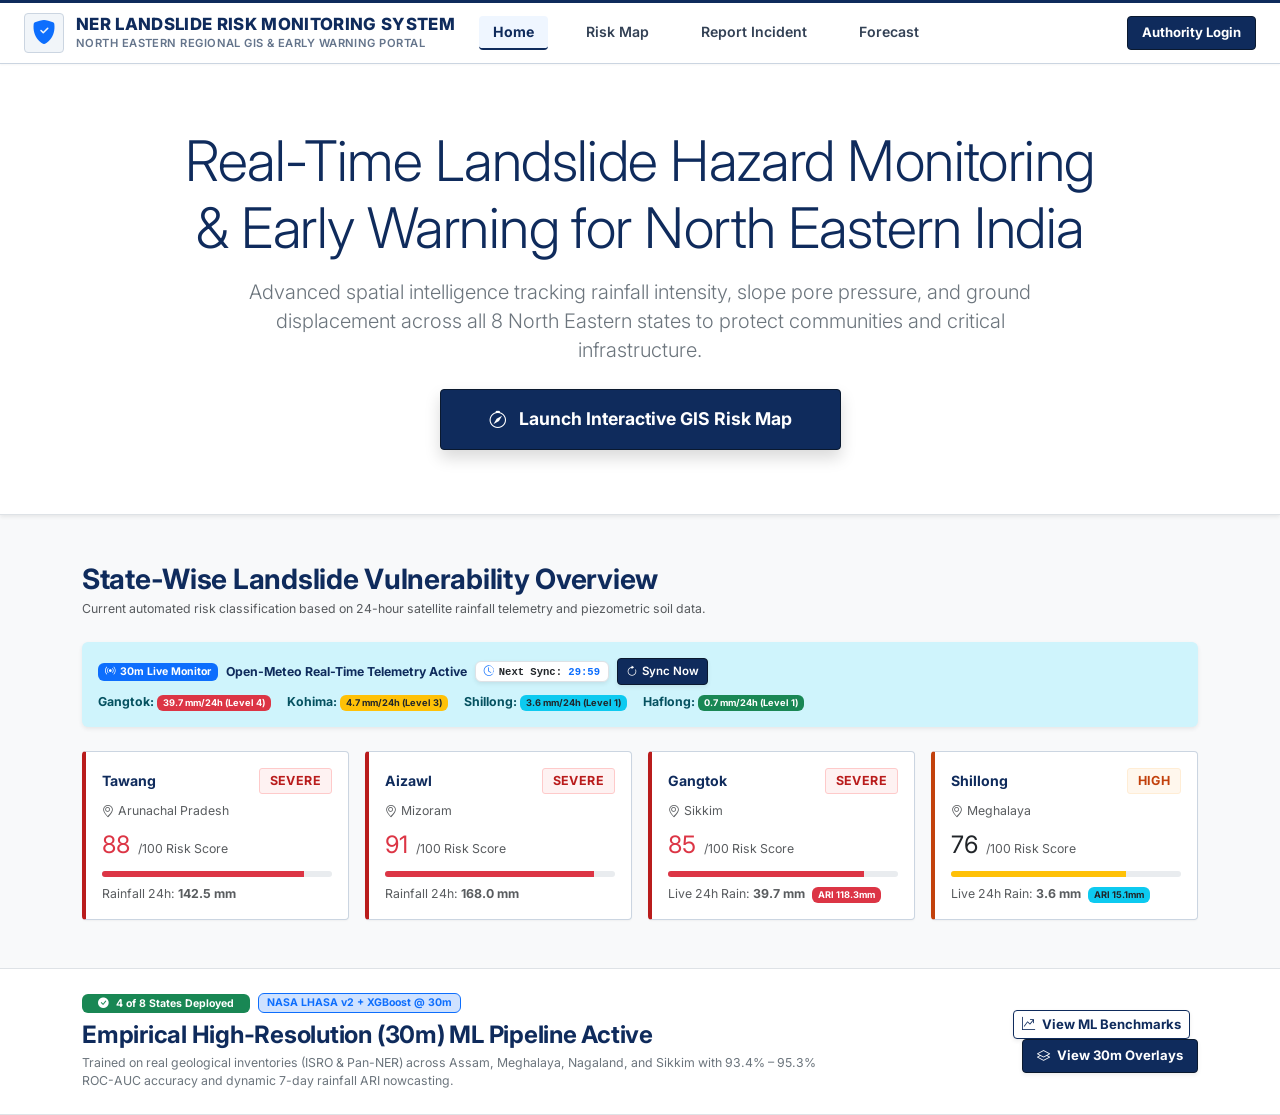
==== sih2026final_v6/index.html @ 2e42bc56 "Initial commit: NER Landslide Risk Monitoring System & NASA LHASA v2 Nowcast Platform" ====
<!doctype html>
<html lang="en">
  <head>
    <meta charset="UTF-8" />
    <meta name="viewport" content="width=device-width, initial-scale=1.0" />
    <title>NER Landslide Risk Monitoring & Early Warning System</title>

    <!-- Google Fonts: Inter -->
    <link rel="preconnect" href="https://fonts.googleapis.com" />
    <link rel="preconnect" href="https://fonts.gstatic.com" crossorigin />
    <link
      href="https://fonts.googleapis.com/css2?family=Inter:wght@400;500;600;700;800&display=swap"
      rel="stylesheet"
    />

    <!-- Bootstrap 5 CSS CDN -->
    <link
      href="https://cdn.jsdelivr.net/npm/bootstrap@5.3.3/dist/css/bootstrap.min.css"
      rel="stylesheet"
    />

    <!-- Bootstrap Icons CDN -->
    <link
      href="https://cdn.jsdelivr.net/npm/bootstrap-icons@1.11.3/font/bootstrap-icons.min.css"
      rel="stylesheet"
    />

    <!-- Shared Government GIS Theme CSS -->
    <link rel="stylesheet" href="css/style.css?v=11" />
  </head>

  <body class="bg-light">
    <!-- TOP HEADER -->
    <header class="gov-header navbar navbar-expand-lg">
      <div class="container-fluid px-3 px-lg-4">
        <!-- Brand & Emblem -->
        <a class="gov-brand-container me-3 me-lg-4" href="index.html">
          <div
            class="gov-emblem d-flex align-items-center justify-content-center"
          >
            <i class="bi bi-shield-fill-check text-primary fs-4"></i>
          </div>
          <div>
            <div class="gov-title-main">
              NER LANDSLIDE RISK MONITORING SYSTEM
            </div>
            <div class="gov-title-sub">
              North Eastern Regional GIS & Early Warning Portal
            </div>
          </div>
        </a>

        <!-- Mobile Toggle -->
        <button
          class="navbar-toggler"
          type="button"
          data-bs-toggle="collapse"
          data-bs-target="#govNavbar"
        >
          <span class="navbar-toggler-icon"></span>
        </button>

        <!-- Navigation & Actions -->
        <div class="collapse navbar-collapse" id="govNavbar">
          <ul
            class="navbar-nav gov-nav me-auto mb-2 mb-lg-0"
            id="main-nav-links"
          >
            <li class="nav-item">
              <a class="nav-link active" href="index.html">Home</a>
            </li>
            <li class="nav-item">
              <a class="nav-link" href="pages/risk-map.html">Risk Map</a>
            </li>
            <!-- Authority Links dynamically shown when logged in -->
            <li class="nav-item auth-only-link d-none">
              <a class="nav-link" href="pages/dashboard.html">Dashboard</a>
            </li>
            <li class="nav-item auth-only-link d-none">
              <a class="nav-link" href="pages/verification.html"
                >Verification</a
              >
            </li>
            <li class="nav-item auth-only-link d-none">
              <a class="nav-link" href="pages/alerts.html">Alert Control</a>
            </li>
            <li class="nav-item auth-only-link d-none">
              <a class="nav-link" href="pages/alert-history.html"
                >Alert History</a
              >
            </li>
            <!-- Public-Only Link: Report Incident (Hidden when logged in as Authority) -->
            <li class="nav-item public-only-link">
              <a class="nav-link" href="pages/report.html">Report Incident</a>
            </li>
            <li class="nav-item">
              <a class="nav-link" href="pages/forecast.html">Forecast</a>
            </li>
          </ul>

          <!-- Right Side Controls -->
          <div class="d-flex align-items-center gap-3">
            <div id="auth-nav-action-container">
              <button class="btn btn-gov-auth" id="btn-authority-login">
                Authority Login
              </button>
            </div>
          </div>
        </div>
      </div>
    </header>

    <!-- MAIN HERO SECTION -->
    <section
      class="py-5 bg-white border-bottom shadow-sm position-relative overflow-hidden"
    >
      <div class="container py-3">
        <div class="row align-items-center justify-content-center">
          <div class="col-lg-10 text-center">
            <h1 class="display-4 fw-extrabold text-navy mb-3">
              Real-Time Landslide Hazard Monitoring & Early Warning for North
              Eastern India
            </h1>

            <p
              class="lead text-secondary mb-4 mx-auto"
              style="max-width: 820px"
            >
              Advanced spatial intelligence tracking rainfall intensity, slope
              pore pressure, and ground displacement across all 8 North Eastern
              states to protect communities and critical infrastructure.
            </p>

            <!-- Single Main CTA Button -->
            <div class="d-flex justify-content-center">
              <a
                href="pages/risk-map.html"
                class="btn btn-primary btn-lg px-5 py-3 fw-bold shadow"
                style="
                  background-color: var(--gov-navy);
                  border: none;
                  font-size: 1.1rem;
                "
              >
                <i class="bi bi-compass me-2"></i> Launch Interactive GIS Risk
                Map
              </a>
            </div>
          </div>
        </div>
      </div>
    </section>

    <!-- REGIONAL HAZARD OVERVIEW GRID -->
    <section class="py-5 bg-light">
      <div class="container">
        <div class="mb-4">
          <h3 class="fw-bold text-navy mb-1">
            State-Wise Landslide Vulnerability Overview
          </h3>
          <p class="text-muted small mb-0">
            Current automated risk classification based on 24-hour satellite
            rainfall telemetry and piezometric soil data.
          </p>
        </div>

        <!-- Live Open-Meteo Weather Strip -->
        <div
          class="alert alert-info border-0 shadow-sm d-flex align-items-center justify-content-between flex-wrap gap-2 mb-4 p-3 rounded"
          id="index-live-weather-strip"
        >
          <div class="d-flex align-items-center gap-2 flex-wrap">
            <span class="badge bg-primary text-white"
              ><i class="bi bi-broadcast me-1"></i>30m Live Monitor</span
            >
            <span class="fw-bold text-navy small"
              >Open-Meteo Real-Time Telemetry Active</span
            >
            <span
              class="badge bg-white text-dark border font-monospace small shadow-sm py-1 px-2"
              id="live-countdown-badge"
            >
              <i class="bi bi-clock-history me-1 text-primary"></i>Next Sync:
              <span class="live-countdown-text fw-bold text-primary"
                >30:00</span
              >
            </span>
            <button
              class="btn btn-navy text-white btn-sm py-1 px-2 shadow-sm fw-semibold"
              style="
                font-size: 0.72rem;
                background-color: var(--gov-navy);
                border: none;
              "
              onclick="triggerManualWeatherRefresh()"
              title="Fetch live rainfall telemetry right now"
            >
              <i
                class="bi bi-arrow-clockwise me-1 btn-sync-icon"
                id="refresh-icon"
              ></i
              >Sync Now
            </button>
          </div>
          <div
            class="d-flex align-items-center gap-3 small flex-wrap"
            id="index-live-weather-badges"
          >
            <span
              ><strong>Gangtok:</strong>
              <span id="strip-sikkim"
                ><span class="badge bg-secondary">Connecting...</span></span
              ></span
            >
            <span
              ><strong>Kohima:</strong>
              <span id="strip-nagaland"
                ><span class="badge bg-secondary">Connecting...</span></span
              ></span
            >
            <span
              ><strong>Shillong:</strong>
              <span id="strip-meghalaya"
                ><span class="badge bg-secondary">Connecting...</span></span
              ></span
            >
            <span
              ><strong>Haflong:</strong>
              <span id="strip-assam"
                ><span class="badge bg-secondary">Connecting...</span></span
              ></span
            >
          </div>
        </div>

        <div class="row g-3">
          <div class="col-12 col-sm-6 col-lg-3">
            <div
              class="card h-100 border-0 shadow-sm"
              style="border-left: 4px solid var(--risk-severe) !important"
            >
              <div class="card-body p-3">
                <div
                  class="d-flex align-items-center justify-content-between mb-2"
                >
                  <span class="fw-bold text-navy">Tawang</span>
                  <span class="risk-level-badge badge-risk-severe">Severe</span>
                </div>
                <div class="text-muted small mb-2">
                  <i class="bi bi-geo-alt me-1"></i>Arunachal Pradesh
                </div>
                <div class="d-flex align-items-baseline gap-2 mb-2">
                  <span class="fs-4 fw-extrabold text-danger">88</span>
                  <span class="small text-muted">/100 Risk Score</span>
                </div>
                <div class="progress mb-2" style="height: 6px">
                  <div class="progress-bar bg-danger" style="width: 88%"></div>
                </div>
                <div class="small text-muted">
                  Rainfall 24h: <strong>142.5 mm</strong>
                </div>
              </div>
            </div>
          </div>

          <div class="col-12 col-sm-6 col-lg-3">
            <div
              class="card h-100 border-0 shadow-sm"
              style="border-left: 4px solid var(--risk-severe) !important"
            >
              <div class="card-body p-3">
                <div
                  class="d-flex align-items-center justify-content-between mb-2"
                >
                  <span class="fw-bold text-navy">Aizawl</span>
                  <span class="risk-level-badge badge-risk-severe">Severe</span>
                </div>
                <div class="text-muted small mb-2">
                  <i class="bi bi-geo-alt me-1"></i>Mizoram
                </div>
                <div class="d-flex align-items-baseline gap-2 mb-2">
                  <span class="fs-4 fw-extrabold text-danger">91</span>
                  <span class="small text-muted">/100 Risk Score</span>
                </div>
                <div class="progress mb-2" style="height: 6px">
                  <div class="progress-bar bg-danger" style="width: 91%"></div>
                </div>
                <div class="small text-muted">
                  Rainfall 24h: <strong>168.0 mm</strong>
                </div>
              </div>
            </div>
          </div>

          <div class="col-12 col-sm-6 col-lg-3">
            <div
              class="card h-100 border-0 shadow-sm"
              style="border-left: 4px solid var(--risk-severe) !important"
            >
              <div class="card-body p-3">
                <div
                  class="d-flex align-items-center justify-content-between mb-2"
                >
                  <span class="fw-bold text-navy">Gangtok</span>
                  <span class="risk-level-badge badge-risk-severe">Severe</span>
                </div>
                <div class="text-muted small mb-2">
                  <i class="bi bi-geo-alt me-1"></i>Sikkim
                </div>
                <div class="d-flex align-items-baseline gap-2 mb-2">
                  <span class="fs-4 fw-extrabold text-danger">85</span>
                  <span class="small text-muted">/100 Risk Score</span>
                </div>
                <div class="progress mb-2" style="height: 6px">
                  <div class="progress-bar bg-danger" style="width: 85%"></div>
                </div>
                <div class="small text-muted" id="card-rain-gangtok">
                  Rainfall 24h: <strong>136.2 mm</strong>
                </div>
              </div>
            </div>
          </div>

          <div class="col-12 col-sm-6 col-lg-3">
            <div
              class="card h-100 border-0 shadow-sm"
              style="border-left: 4px solid var(--risk-high) !important"
            >
              <div class="card-body p-3">
                <div
                  class="d-flex align-items-center justify-content-between mb-2"
                >
                  <span class="fw-bold text-navy">Shillong</span>
                  <span class="risk-level-badge badge-risk-high">High</span>
                </div>
                <div class="text-muted small mb-2">
                  <i class="bi bi-geo-alt me-1"></i>Meghalaya
                </div>
                <div class="d-flex align-items-baseline gap-2 mb-2">
                  <span class="fs-4 fw-extrabold text-warning text-dark"
                    >76</span
                  >
                  <span class="small text-muted">/100 Risk Score</span>
                </div>
                <div class="progress mb-2" style="height: 6px">
                  <div class="progress-bar bg-warning" style="width: 76%"></div>
                </div>
                <div class="small text-muted" id="card-rain-shillong">
                  Rainfall 24h: <strong>98.4 mm</strong>
                </div>
              </div>
            </div>
          </div>
        </div>
      </div>
    </section>

    <!-- ML PIPELINE VALIDATION BANNER -->
    <section class="py-4 bg-white border-top border-bottom">
      <div class="container">
        <div class="row align-items-center justify-content-between g-3">
          <div class="col-lg-8">
            <div class="d-flex align-items-center gap-2 mb-2">
              <span class="badge bg-success text-white px-3 py-1 fw-bold"
                ><i class="bi bi-check-circle-fill me-1"></i> 4 of 8 States
                Deployed</span
              >
              <span
                class="badge bg-primary-subtle text-primary border border-primary px-2 py-1"
                >NASA LHASA v2 + XGBoost @ 30m</span
              >
            </div>
            <h4 class="fw-bold text-navy mb-1">
              Empirical High-Resolution (30m) ML Pipeline Active
            </h4>
            <p class="text-secondary small mb-0">
              Trained on real geological inventories (ISRO & Pan-NER) across
              Assam, Meghalaya, Nagaland, and Sikkim with 93.4% – 95.3% ROC-AUC
              accuracy and dynamic 7-day rainfall ARI nowcasting.
            </p>
          </div>
          <div class="col-lg-4 text-lg-end">
            <a
              href="pages/dashboard.html"
              class="btn btn-outline-navy fw-bold btn-sm shadow-sm me-2"
            >
              <i class="bi bi-graph-up-arrow me-1"></i> View ML Benchmarks
            </a>
            <a
              href="pages/risk-map.html"
              class="btn btn-primary fw-bold btn-sm shadow-sm"
              style="background-color: var(--gov-navy); border: none"
            >
              <i class="bi bi-layers me-1"></i> View 30m Overlays
            </a>
          </div>
        </div>
      </div>
    </section>

    <script src="https://cdn.jsdelivr.net/npm/bootstrap@5.3.3/dist/js/bootstrap.bundle.min.js"></script>
    <script src="js/model_data.js"></script>
    <script src="js/data.js"></script>
    <script src="js/weather_realtime.js?v=2"></script>
    <script src="js/main.js"></script>
  </body>
</html>
---- sih2026final_v6/css/style.css ----
/* ==========================================================================
   NORTH EASTERN REGION LANDSLIDE RISK MONITORING SYSTEM
   Official Indian Government WebGIS & Early Warning Portal Theme
   ========================================================================== */

:root {
  /* Official Indian Government Palette */
  --gov-navy-dark: #0f172a;
  --gov-navy: #0f2b5c;
  --gov-navy-mid: #153b75;
  --gov-blue: #1d4ed8;
  --gov-blue-light: #eff6ff;
  --gov-gray-bg: #f8fafc;
  --gov-gray-surface: #f1f5f9;
  --gov-card-bg: #ffffff;
  --gov-border: #cbd5e1;
  --gov-border-light: #e2e8f0;
  
  /* Text Colors */
  --text-primary: #0f172a;
  --text-secondary: #334155;
  --text-muted: #64748b;
  --text-light: #94a3b8;
  
  /* Official Risk Level Standard Coding */
  --risk-low: #15803d;
  --risk-low-bg: #f0fdf4;
  --risk-low-border: #bbf7d0;
  
  --risk-moderate: #b45309;
  --risk-moderate-bg: #fefce8;
  --risk-moderate-border: #fef08a;
  
  --risk-high: #c2410c;
  --risk-high-bg: #fff7ed;
  --risk-high-border: #ffedd5;
  
  --risk-severe: #b91c1c;
  --risk-severe-dark: #7f1d1d;
  --risk-severe-bg: #fef2f2;
  --risk-severe-border: #fecaca;

  /* Status Badges */
  --status-pending: #b45309;
  --status-pending-bg: #fefce8;
  --status-pending-border: #fef08a;

  --status-verified: #15803d;
  --status-verified-bg: #f0fdf4;
  --status-verified-border: #bbf7d0;

  --status-rejected: #b91c1c;
  --status-rejected-bg: #fef2f2;
  --status-rejected-border: #fecaca;

  --status-inspection: #1d4ed8;
  --status-inspection-bg: #eff6ff;
  --status-inspection-border: #bfdbfe;

  --status-queued: #0369a1;
  --status-queued-bg: #f0f9ff;
  --status-queued-border: #bae6fd;

  /* Subtle Clean Elevation & Shadows */
  --shadow-sm: 0 1px 2px 0 rgba(0, 0, 0, 0.04);
  --shadow-md: 0 2px 4px 0 rgba(0, 0, 0, 0.06);
  --shadow-lg: 0 4px 12px 0 rgba(0, 0, 0, 0.08);
  
  /* Layout Dimensions */
  --header-height: 64px;
  --bottom-bar-height: 34px;
  --sidebar-left-width: 330px;
  --sidebar-right-width: 360px;
  --border-radius: 4px;
  --transition-speed: 0.2s;
}

/* Base Styles */
* {
  box-sizing: border-box;
  margin: 0;
  padding: 0;
}

body {
  font-family: 'Inter', system-ui, -apple-system, BlinkMacSystemFont, 'Segoe UI', Roboto, Helvetica, Arial, sans-serif;
  background-color: var(--gov-gray-bg);
  color: var(--text-primary);
  line-height: 1.45;
  overflow-x: hidden;
  font-size: 0.88rem;
}

/* Official Typography */
h1, h2, h3, h4, h5, h6 {
  color: var(--gov-navy);
  font-weight: 700;
  letter-spacing: -0.01em;
}

.text-navy {
  color: var(--gov-navy) !important;
}

/* Official Government Top Bar Header */
.gov-header {
  min-height: var(--header-height);
  background-color: #ffffff;
  border-top: 3px solid var(--gov-navy);
  border-bottom: 1px solid var(--gov-border);
  box-shadow: var(--shadow-sm);
  z-index: 1040;
  position: relative;
  padding: 4px 0;
}

.gov-brand-container {
  display: flex;
  align-items: center;
  gap: 12px;
  text-decoration: none;
}

.gov-emblem {
  height: 40px;
  width: 40px;
  object-fit: contain;
  background: var(--gov-gray-surface);
  border-radius: 4px;
  padding: 4px;
  border: 1px solid var(--gov-border);
}

.gov-title-main {
  font-size: 1.05rem;
  font-weight: 800;
  color: var(--gov-navy);
  line-height: 1.15;
  text-transform: uppercase;
  letter-spacing: 0.02em;
}

.gov-title-sub {
  font-size: 0.7rem;
  color: var(--text-muted);
  font-weight: 600;
  letter-spacing: 0.04em;
  text-transform: uppercase;
}

/* Official Nav Items */
.gov-nav {
  display: flex !important;
  flex-direction: row !important;
  align-items: center !important;
  gap: 24px !important;
  margin-right: auto !important;
}

#auth-nav-action-container {
  margin-left: auto !important;
}

.gov-nav .nav-item {
  display: flex;
  align-items: center;
}

.gov-nav .d-none, .gov-nav .nav-item.d-none {
  display: none !important;
}

.gov-nav .nav-link {
  font-size: 0.88rem !important;
  font-weight: 600 !important;
  color: var(--text-secondary) !important;
  padding: 6px 14px !important;
  border-radius: 4px !important;
  border-bottom: 2px solid transparent !important;
  transition: all var(--transition-speed) ease-in-out !important;
  display: inline-flex !important;
  align-items: center !important;
  white-space: nowrap !important;
}

.gov-nav .nav-link:hover {
  color: var(--gov-navy) !important;
  background-color: var(--gov-gray-surface) !important;
}

.gov-nav .nav-link.active {
  color: var(--gov-navy) !important;
  background-color: #eff6ff !important;
  border-bottom: 2px solid var(--gov-navy) !important;
  font-weight: 700 !important;
}

/* Mobile & Minimized Window Navbar Overlay Fix */
@media (max-width: 991.98px) {
  .gov-header .navbar-collapse {
    background-color: #ffffff !important;
    position: absolute !important;
    top: 100% !important;
    left: 0 !important;
    right: 0 !important;
    width: 100% !important;
    padding: 14px 18px !important;
    border-bottom: 2px solid var(--gov-navy) !important;
    box-shadow: 0 10px 25px rgba(15, 23, 42, 0.18) !important;
    z-index: 1060 !important;
  }
  .gov-nav {
    flex-direction: column !important;
    align-items: flex-start !important;
    gap: 4px !important;
    margin-bottom: 12px !important;
  }
  .gov-nav .nav-link {
    width: 100% !important;
    padding: 8px 12px !important;
  }
}

/* Government Buttons */
.btn-gov-auth, .btn-navy, .btn-primary {
  background-color: var(--gov-navy) !important;
  color: #ffffff !important;
  font-weight: 600;
  font-size: 0.82rem;
  padding: 6px 14px;
  border-radius: 4px !important;
  border: 1px solid #0a192f !important;
  transition: background-color var(--transition-speed);
}

.btn-gov-auth:hover, .btn-navy:hover, .btn-primary:hover {
  background-color: var(--gov-navy-mid) !important;
}

.btn-outline-primary, .btn-secondary {
  border-radius: 4px !important;
  font-size: 0.82rem;
  font-weight: 600;
}

.btn-outline-navy {
  background-color: #ffffff !important;
  color: var(--gov-navy) !important;
  border: 1px solid var(--gov-navy) !important;
  font-weight: 600;
  font-size: 0.82rem;
  border-radius: 4px !important;
  transition: all var(--transition-speed);
}
.btn-outline-navy:hover {
  background-color: var(--gov-navy) !important;
  color: #ffffff !important;
}

.btn-outline-primary {
  color: var(--gov-navy) !important;
  border-color: var(--gov-navy) !important;
  background-color: #ffffff !important;
}

.btn-outline-primary:hover {
  background-color: #eff6ff !important;
}

/* Cards & Containers */
.card {
  border-radius: 4px !important;
  border: 1px solid var(--gov-border) !important;
  box-shadow: var(--shadow-sm) !important;
}

/* Status Badges - Restrained Rectangular Design */
.status-badge-online {
  display: inline-flex;
  align-items: center;
  gap: 6px;
  background-color: #f0fdf4;
  color: #15803d;
  font-size: 0.74rem;
  font-weight: 700;
  padding: 3px 8px;
  border-radius: 3px;
  border: 1px solid #bbf7d0;
}

.status-dot-pulse {
  width: 7px;
  height: 7px;
  background-color: #16a34a;
  border-radius: 50%;
  box-shadow: 0 0 0 0 rgba(22, 163, 74, 0.7);
  animation: pulse-green 2s infinite;
}

@keyframes pulse-green {
  0% { transform: scale(0.95); box-shadow: 0 0 0 0 rgba(22, 163, 74, 0.7); }
  70% { transform: scale(1); box-shadow: 0 0 0 5px rgba(22, 163, 74, 0); }
  100% { transform: scale(0.95); box-shadow: 0 0 0 0 rgba(22, 163, 74, 0); }
}

/* Risk Badges */
.risk-level-badge {
  display: inline-block;
  padding: 3px 10px;
  border-radius: 3px;
  font-weight: 700;
  font-size: 0.78rem;
  letter-spacing: 0.03em;
  text-transform: uppercase;
}
.badge-risk-low { background-color: var(--risk-low-bg); color: var(--risk-low); border: 1px solid var(--risk-low-border); }
.badge-risk-moderate { background-color: var(--risk-moderate-bg); color: var(--risk-moderate); border: 1px solid var(--risk-moderate-border); }
.badge-risk-high { background-color: var(--risk-high-bg); color: var(--risk-high); border: 1px solid var(--risk-high-border); }
.badge-risk-severe { background-color: var(--risk-severe-bg); color: var(--risk-severe); border: 1px solid var(--risk-severe-border); }

/* Vulnerable Road Badges */
.badge-road-operational { background-color: var(--risk-low-bg); color: var(--risk-low); border: 1px solid var(--risk-low-border); font-weight: 700; font-size: 0.7rem; padding: 2px 6px; border-radius: 3px; }
.badge-road-potential { background-color: var(--risk-moderate-bg); color: var(--risk-moderate); border: 1px solid var(--risk-moderate-border); font-weight: 700; font-size: 0.7rem; padding: 2px 6px; border-radius: 3px; }
.badge-road-highrisk { background-color: var(--risk-high-bg); color: var(--risk-high); border: 1px solid var(--risk-high-border); font-weight: 700; font-size: 0.7rem; padding: 2px 6px; border-radius: 3px; }
.badge-road-blocked { background-color: var(--risk-severe-bg); color: var(--risk-severe); border: 1px solid var(--risk-severe-border); font-weight: 700; font-size: 0.7rem; padding: 2px 6px; border-radius: 3px; }

/* Status Badges */
.badge-status-queued { background-color: var(--status-queued-bg); color: var(--status-queued); border: 1px solid var(--status-queued-border); font-weight: 700; font-size: 0.7rem; padding: 2px 6px; border-radius: 3px; text-transform: uppercase; white-space: nowrap !important; display: inline-block !important; }
.badge-status-verified { background-color: var(--status-verified-bg); color: var(--status-verified); border: 1px solid var(--status-verified-border); font-weight: 700; font-size: 0.7rem; padding: 2px 6px; border-radius: 3px; text-transform: uppercase; }
.badge-status-rejected { background-color: var(--status-rejected-bg); color: var(--status-rejected); border: 1px solid var(--status-rejected-border); font-weight: 700; font-size: 0.7rem; padding: 2px 6px; border-radius: 3px; text-transform: uppercase; }
.badge-status-inspection { background-color: var(--status-inspection-bg); color: var(--status-inspection); border: 1px solid var(--status-inspection-border); font-weight: 700; font-size: 0.7rem; padding: 2px 6px; border-radius: 3px; text-transform: uppercase; }
.badge-pending-report { background-color: var(--status-pending-bg); color: var(--status-pending); border: 1px solid var(--status-pending-border); font-weight: 700; font-size: 0.7rem; padding: 2px 6px; border-radius: 3px; text-transform: uppercase; }

/* GIS Layout Structure */
.gis-layout-wrapper { display: flex; flex-direction: column; height: 100vh; overflow: hidden; }
.gis-workspace { display: flex; flex: 1; position: relative; height: calc(100vh - var(--header-height) - var(--bottom-bar-height)); overflow: hidden; }
.gis-sidebar-left { width: var(--sidebar-left-width); background-color: #ffffff; border-right: 1px solid var(--gov-border); display: flex; flex-direction: column; z-index: 1020; transition: margin-left var(--transition-speed) ease-in-out; }
.gis-sidebar-left.collapsed { margin-left: calc(-1 * var(--sidebar-left-width)); }

.panel-header { padding: 10px 14px; background-color: var(--gov-gray-surface); border-bottom: 1px solid var(--gov-border); display: flex; align-items: center; justify-content: space-between; }
.panel-title { font-size: 0.88rem; font-weight: 700; color: var(--gov-navy); text-transform: uppercase; letter-spacing: 0.03em; margin: 0; display: flex; align-items: center; gap: 6px; }
.panel-body { padding: 14px; overflow-y: auto; flex: 1; }

/* Traditional WebGIS Layer Control Accordion Tree */
.layer-tree-category { border: 1px solid var(--gov-border); border-radius: 4px; margin-bottom: 6px; overflow: hidden; background-color: #ffffff; }
.layer-tree-header { padding: 8px 10px; background-color: var(--gov-gray-surface); font-size: 0.8rem; font-weight: 700; color: var(--gov-navy); display: flex; align-items: center; justify-content: space-between; cursor: pointer; border-bottom: 1px solid transparent; }
.layer-tree-category.active .layer-tree-header { border-bottom-color: var(--gov-border-light); }
.layer-tree-body { padding: 8px 10px; display: none; background-color: #ffffff; }
.layer-tree-category.active .layer-tree-body { display: block; }
.layer-tree-category.active .tree-toggle-icon { transform: rotate(90deg); }

.opacity-slider-row { display: flex; align-items: center; gap: 8px; margin-top: 4px; padding-left: 20px; }
.opacity-slider-input { flex: 1; height: 4px; accent-color: var(--gov-navy); cursor: pointer; }
.opacity-val-badge { font-size: 0.65rem; font-weight: 700; color: var(--gov-navy); background-color: var(--gov-blue-light); padding: 1px 4px; border-radius: 3px; }

/* OpenLayers Map Viewport */
.gis-map-container { flex: 1; height: 100%; position: relative; background-color: #cbd5e1; }
#map { width: 100%; height: 100%; }

.btn-toggle-left-sidebar, .btn-toggle-right-sidebar { position: absolute; top: 12px; z-index: 1030; background-color: #ffffff; border: 1px solid var(--gov-border); box-shadow: var(--shadow-sm); border-radius: 4px; width: 32px; height: 32px; display: flex; align-items: center; justify-content: center; color: var(--gov-navy); cursor: pointer; }
.btn-toggle-left-sidebar { left: 12px; }
.btn-toggle-right-sidebar { right: 12px; }

.gis-sidebar-right { width: var(--sidebar-right-width); background-color: #ffffff; border-left: 1px solid var(--gov-border); display: flex; flex-direction: column; z-index: 1020; transition: margin-right var(--transition-speed) ease-in-out; }
.gis-sidebar-right.collapsed { margin-right: calc(-1 * var(--sidebar-right-width)); }

/* WebGIS Status Toolbar */
.gis-bottom-bar { height: var(--bottom-bar-height); background-color: var(--gov-navy-dark); color: #cbd5e1; font-size: 0.75rem; font-weight: 500; padding: 0 14px; display: flex; align-items: center; justify-content: space-between; z-index: 1040; border-top: 1px solid #1e293b; }
.status-item { display: flex; align-items: center; gap: 6px; }
.status-divider { color: #475569; }

/* OpenLayers Controls Overrides */
.ol-zoom { top: 52px !important; left: 12px !important; background-color: transparent !important; border: none !important; }
.ol-zoom button { background-color: #ffffff !important; color: var(--gov-navy) !important; border: 1px solid var(--gov-border) !important; border-radius: 4px !important; width: 28px !important; height: 28px !important; font-size: 1rem !important; font-weight: bold !important; box-shadow: var(--shadow-sm) !important; }
.ol-scale-line { background: rgba(255, 255, 255, 0.92) !important; border-radius: 3px !important; padding: 2px 6px !important; border: 1px solid var(--gov-border) !important; bottom: 8px !important; left: 12px !important; }
.ol-scale-line-inner { color: var(--gov-navy-dark) !important; font-weight: 700 !important; font-size: 0.68rem !important; }
.ol-popup { position: absolute; background-color: white; box-shadow: var(--shadow-md); padding: 10px 14px; border-radius: 4px; border: 1px solid var(--gov-border); bottom: 10px; left: -40px; min-width: 210px; pointer-events: none; }

/* State Zoom Focus Pills */
.state-jump-pill { font-size: 0.75rem; font-weight: 600; padding: 3px 8px; background-color: #ffffff; border: 1px solid var(--gov-border); border-radius: 3px; color: var(--text-secondary); cursor: pointer; transition: all 0.15s; }
.state-jump-pill:hover { background-color: var(--gov-navy); color: #ffffff; border-color: var(--gov-navy); }

/* Quick Search Dropdown */
.search-results-dropdown { position: absolute; top: 100%; left: 0; right: 0; z-index: 1050; background-color: #ffffff; border: 1px solid var(--gov-border); border-radius: 4px; box-shadow: var(--shadow-md); max-height: 200px; overflow-y: auto; margin-top: 2px; }
.search-result-item { padding: 6px 10px; display: flex; align-items: center; justify-content: space-between; cursor: pointer; border-bottom: 1px solid var(--gov-border-light); font-size: 0.78rem; }
.search-result-item:hover, .search-result-item.active { background-color: var(--gov-gray-surface); }
.search-no-results { padding: 8px 10px; font-size: 0.75rem; color: var(--text-muted); text-align: center; background-color: var(--gov-gray-bg); }

/* Priority Operational Control Panel List */
.priority-list-container { display: flex; flex-direction: column; gap: 4px; }
.priority-item-card { background-color: #ffffff; border: 1px solid var(--gov-border); border-radius: 4px; padding: 6px 8px; display: flex; align-items: center; justify-content: space-between; cursor: pointer; transition: background-color 0.15s; }
.priority-item-card:hover { background-color: var(--gov-gray-surface); border-color: var(--gov-navy); }
.priority-rank-tag { font-weight: 800; font-size: 0.78rem; color: var(--gov-navy); min-width: 20px; }
.priority-item-name { font-weight: 700; font-size: 0.78rem; color: #0f172a; }
.priority-item-badge { font-size: 0.6rem; font-weight: 800; padding: 2px 5px; border-radius: 3px; letter-spacing: 0.03em; text-transform: uppercase; white-space: nowrap; }

.priority-card-critical { border-left: 3px solid #b91c1c !important; }
.priority-card-high { border-left: 3px solid #c2410c !important; }
.priority-card-medium { border-left: 3px solid #b45309 !important; }
.priority-card-low { border-left: 3px solid #15803d !important; }

.priority-badge-critical { background-color: #fef2f2; color: #b91c1c; border: 1px solid #fecaca; }
.priority-badge-high { background-color: #fff7ed; color: #c2410c; border: 1px solid #fed7aa; }
.priority-badge-medium { background-color: #fefce8; color: #b45309; border: 1px solid #fef08a; }
.priority-badge-low { background-color: #f0fdf4; color: #15803d; border: 1px solid #bbf7d0; }

.priority-badge-status-verified { background-color: #f0fdf4; color: #15803d; border: 1px solid #bbf7d0; font-weight: 700; }

/* Dynamic Map Legend Container */
.map-legend-container { position: absolute; bottom: 16px; right: 16px; z-index: 1000; background: #ffffff; border: 1px solid var(--gov-border); border-radius: 4px; box-shadow: var(--shadow-md); width: 240px; max-height: 300px; overflow: hidden; display: flex; flex-direction: column; }
.map-legend-container.collapsed .map-legend-body { display: none; }
.map-legend-header { padding: 6px 10px; background-color: var(--gov-gray-surface); border-bottom: 1px solid var(--gov-border-light); font-weight: 700; font-size: 0.72rem; color: var(--gov-navy); display: flex; align-items: center; justify-content: space-between; cursor: pointer; user-select: none; }
.map-legend-body { padding: 8px 10px; overflow-y: auto; font-size: 0.72rem; }
.legend-title { font-weight: 700; color: var(--gov-navy); margin-bottom: 3px; font-size: 0.7rem; text-transform: uppercase; letter-spacing: 0.03em; }
.legend-color-dot { display: inline-block; width: 10px; height: 10px; border-radius: 2px; margin-right: 4px; vertical-align: middle; }

/* Hover Breakdown Tooltip */
.priority-hover-tooltip { position: fixed; z-index: 9999; width: 300px; background-color: #ffffff; border: 1px solid var(--gov-border); border-radius: 4px; box-shadow: var(--shadow-md); padding: 10px 12px; pointer-events: none; font-size: 0.75rem; color: var(--text-primary); }

/* Tables - Government WebGIS Standard */
.table-gov-gis { width: 100%; border-collapse: separate; border-spacing: 0; font-size: 0.82rem; }
.table-gov-gis th { background-color: var(--gov-gray-surface); color: var(--gov-navy); font-weight: 700; font-size: 0.72rem; text-transform: uppercase; letter-spacing: 0.03em; padding: 8px 10px; border-bottom: 2px solid var(--gov-border); }
.table-gov-gis td { padding: 8px 10px; border-bottom: 1px solid var(--gov-border-light); vertical-align: middle; background-color: #ffffff; }
.table-gov-gis tbody tr:hover td { background-color: var(--gov-gray-surface); }
.priority-row-clickable { cursor: pointer; }

/* Compact Stat Panels Grid */
.stat-panel-grid { display: grid; grid-template-columns: repeat(auto-fit, minmax(170px, 1fr)); gap: 10px; margin-bottom: 20px; }
.stat-panel-card { background-color: #ffffff; border: 1px solid var(--gov-border); border-radius: 4px; padding: 12px 14px; box-shadow: var(--shadow-sm); display: flex; align-items: center; justify-content: space-between; }
.stat-panel-icon { width: 36px; height: 36px; border-radius: 4px; display: flex; align-items: center; justify-content: center; font-size: 1.1rem; }
.stat-panel-value { font-size: 1.4rem; font-weight: 800; color: var(--gov-navy); line-height: 1.1; }
.stat-panel-label { font-size: 0.68rem; font-weight: 700; text-transform: uppercase; color: var(--text-muted); letter-spacing: 0.03em; }

/* Incident Selection Grid */
.incident-grid { display: flex; flex-wrap: wrap; gap: 8px; margin-bottom: 12px; }
.incident-type-card { border: 1.5px solid var(--gov-border); border-radius: 4px; padding: 6px 12px; background-color: #ffffff; text-align: center; cursor: pointer; transition: all 0.15s ease-in-out; user-select: none; position: relative; font-size: 0.8rem; display: inline-flex; flex-direction: column; align-items: center; justify-content: center; min-width: 100px; }
.incident-type-card:hover { border-color: var(--gov-navy); background-color: var(--gov-gray-surface); }
.incident-type-card.selected { border-color: var(--gov-navy) !important; background-color: #eff6ff !important; box-shadow: 0 0 0 2px rgba(15, 43, 92, 0.15) !important; }
.incident-type-card.selected .text-navy { color: var(--gov-navy) !important; font-weight: 700 !important; }
.incident-type-card.selected::after { content: '✓ SELECTED'; display: block; font-size: 0.58rem; font-weight: 800; color: var(--gov-navy); margin-top: 2px; letter-spacing: 0.04em; }

/* Form Controls & Upload */
.upload-dropzone { border: 2px dashed var(--gov-border); border-radius: 4px; padding: 16px; text-align: center; background-color: var(--gov-gray-surface); cursor: pointer; }
.image-preview-box { max-height: 160px; width: 100%; object-fit: cover; border-radius: 4px; border: 1px solid var(--gov-border); }

/* Secure Authority Login Card */
.login-card-container { max-width: 420px; margin: 40px auto; background-color: #ffffff; border: 1px solid var(--gov-border); border-radius: 4px; box-shadow: var(--shadow-md); overflow: hidden; }
.login-header-banner { background-color: var(--gov-navy); color: #ffffff; padding: 20px; text-align: center; border-bottom: 2px solid #0a192f; }

/* Alert Dispatch Grid */
.alert-type-grid { display: grid; grid-template-columns: repeat(auto-fit, minmax(130px, 1fr)); gap: 8px; margin-bottom: 14px; }
.alert-type-card { border: 1px solid var(--gov-border); border-radius: 4px; padding: 10px; background-color: #ffffff; text-align: center; cursor: pointer; }
.alert-type-card.selected { border-color: var(--gov-navy); background-color: #eff6ff; }
.channel-grid { display: grid; grid-template-columns: repeat(auto-fit, minmax(140px, 1fr)); gap: 8px; margin-bottom: 14px; }
.channel-card { border: 1px solid var(--gov-border); border-radius: 4px; padding: 10px; background-color: #ffffff; display: flex; align-items: center; gap: 8px; cursor: pointer; }
.channel-card.selected { border-color: var(--gov-navy); background-color: #eff6ff; }
.target-area-summary-card { background-color: var(--gov-gray-surface); border: 1px solid var(--gov-border); border-radius: 4px; padding: 14px; border-left: 4px solid var(--gov-navy) !important; }

/* ML Pipeline Steps */
.ml-pipeline-grid { display: flex; align-items: center; justify-content: space-between; gap: 6px; overflow-x: auto; padding: 12px 4px; }
.ml-pipeline-step-card { background-color: #ffffff; border: 1px solid var(--gov-border); border-radius: 4px; padding: 10px 12px; min-width: 130px; text-align: center; flex: 1; }
.ml-pipeline-step-card .step-num { font-size: 0.65rem; font-weight: 800; color: var(--gov-navy); background-color: #eff6ff; padding: 1px 5px; border-radius: 3px; display: inline-block; margin-bottom: 2px; }
.ml-pipeline-step-card .step-name { font-size: 0.78rem; font-weight: 700; color: var(--gov-navy-dark); }
.ml-step-arrow { font-size: 1.1rem; color: var(--gov-navy); font-weight: bold; }

/* Scrollbars */
::-webkit-scrollbar { width: 5px; height: 5px; }
::-webkit-scrollbar-track { background: #f1f5f9; }
::-webkit-scrollbar-thumb { background: #cbd5e1; border-radius: 2px; }

/* Current vs Historical Data Mode Toggle (Risk Map) */
.map-mode-toggle-bar {
  position: absolute;
  top: 14px;
  left: 50%;
  transform: translateX(-50%);
  z-index: 20;
  display: flex;
  align-items: center;
  gap: 14px;
  background-color: #ffffff;
  border: 1px solid var(--gov-border);
  border-radius: 8px;
  padding: 6px;
  box-shadow: 0 2px 10px rgba(15, 23, 42, 0.12);
}
.map-mode-toggle-group { display: flex; gap: 4px; }
.map-mode-btn {
  display: flex;
  flex-direction: column;
  align-items: center;
  border: none;
  background: transparent;
  padding: 7px 16px;
  border-radius: 6px;
  font-size: 0.8rem;
  font-weight: 700;
  color: #64748b;
  cursor: pointer;
  transition: all 0.15s ease;
  line-height: 1.3;
}
.map-mode-btn:hover { background-color: #f1f5f9; }
.map-mode-btn.active { background-color: var(--gov-navy); color: #ffffff; }
.map-mode-btn .mode-subtag {
  font-size: 0.6rem;
  font-weight: 600;
  opacity: 0.75;
  text-transform: uppercase;
  letter-spacing: 0.3px;
}
.map-mode-btn.active .mode-subtag-real { color: #86efac; opacity: 1; }
.map-mode-btn:not(.active) .mode-subtag-real { color: #16a34a; }
.map-year-slider-container {
  display: flex;
  align-items: center;
  gap: 8px;
  border-left: 1px solid var(--gov-border);
  padding-left: 14px;
}
.map-year-slider-container select.year-range-select {
  font-size: 0.76rem;
  font-weight: 700;
  color: var(--gov-navy);
  border: 1px solid var(--gov-border);
  border-radius: 4px;
  padding: 3px 6px;
  background-color: #f8fafc;
}
.year-range-play-btn {
  border: 1px solid var(--gov-border);
  background-color: #ffffff;
  color: var(--gov-navy);
  border-radius: 4px;
  width: 28px;
  height: 28px;
  display: flex;
  align-items: center;
  justify-content: center;
  cursor: pointer;
  transition: all 0.15s;
}
.year-range-play-btn:hover { background-color: var(--gov-navy); color: #fff; }
.year-range-play-btn.playing { background-color: var(--gov-navy); color: #fff; }

/* ===== Event Replay (3-Day Buildup) ===== */
.badge-simulated-data {
  background-color: #fff7ed;
  color: #c2410c;
  border: 1px solid #fdba74;
  font-size: 9px;
  font-weight: 700;
  letter-spacing: 0.3px;
  padding: 3px 7px;
  border-radius: 3px;
  text-transform: uppercase;
}
.btn-replay-event {
  display: inline-flex;
  align-items: center;
  gap: 5px;
  font-size: 0.72rem;
  font-weight: 700;
  color: #fff;
  background-color: var(--gov-navy);
  border: none;
  border-radius: 4px;
  padding: 5px 10px;
  margin-top: 8px;
  cursor: pointer;
  pointer-events: auto;
  transition: background-color 0.15s;
}
.btn-replay-event:hover { background-color: var(--gov-navy-mid); }

.replay-day-stepper { display: flex; align-items: center; gap: 6px; }
.replay-day-btn {
  flex: 1;
  border: 1px solid var(--gov-border);
  background-color: #ffffff;
  color: var(--text-secondary, #475569);
  border-radius: 6px;
  padding: 8px 4px;
  font-size: 0.74rem;
  font-weight: 700;
  text-align: center;
  cursor: pointer;
  transition: all 0.15s;
  line-height: 1.25;
}
.replay-day-btn small { display: block; font-weight: 600; opacity: 0.7; font-size: 0.62rem; }
.replay-day-btn:hover { background-color: var(--gov-blue-light); }
.replay-day-btn.active { background-color: var(--gov-navy); color: #ffffff; border-color: var(--gov-navy); }
.replay-day-btn.event-day.active { background-color: #b91c1c; border-color: #b91c1c; }

.replay-play-toggle-btn {
  border: 1px solid var(--gov-navy);
  background-color: var(--gov-navy);
  color: #ffffff;
  border-radius: 6px;
  width: 38px;
  height: 38px;
  display: flex;
  align-items: center;
  justify-content: center;
  cursor: pointer;
  flex-shrink: 0;
}
.replay-play-toggle-btn:hover { background-color: var(--gov-navy-mid); }
.replay-play-toggle-btn.playing { background-color: #b91c1c; border-color: #b91c1c; }

.replay-stat-card {
  background-color: #ffffff;
  border: 1px solid var(--gov-border);
  border-radius: 6px;
  padding: 10px 12px;
  text-align: center;
}
.replay-stat-label { font-size: 0.62rem; font-weight: 700; text-transform: uppercase; letter-spacing: 0.3px; color: #64748b; }
.replay-stat-value { font-size: 1.35rem; font-weight: 800; color: var(--gov-navy); line-height: 1.2; margin-top: 2px; }
.replay-stat-trend { font-size: 0.68rem; font-weight: 700; margin-top: 2px; }
.replay-stat-trend.up { color: #dc2626; }
.replay-stat-trend.flat { color: #64748b; }

.replay-narrative-box {
  background-color: var(--gov-blue-light);
  border-left: 3px solid var(--gov-navy);
  border-radius: 4px;
  padding: 10px 12px;
  font-size: 0.82rem;
  color: #1e293b;
}
.replay-narrative-box.event-day-narrative { background-color: #fef2f2; border-left-color: #b91c1c; }

@keyframes replay-pulse-ring {
  0%   { transform: scale(0.6); opacity: 0.9; }
  70%  { transform: scale(2.2); opacity: 0; }
  100% { transform: scale(2.2); opacity: 0; }
}

/* ===== Prevention Plan tab ===== */
.prevention-card {
  background-color: #ffffff;
  border: 1px solid var(--gov-border);
  border-left: 4px solid var(--gov-navy);
  border-radius: 6px;
  padding: 12px 14px;
  margin-bottom: 10px;
}
.prevention-card.rank-1 { border-left-color: #b91c1c; }
.prevention-card.rank-2 { border-left-color: #d97706; }
.prevention-card-header { display: flex; align-items: center; justify-content: between; gap: 8px; margin-bottom: 4px; }
.prevention-card-title { font-weight: 700; color: var(--gov-navy); font-size: 0.85rem; flex: 1; }
.prevention-card-weight { font-size: 0.7rem; font-weight: 700; color: #64748b; background-color: #f1f5f9; border-radius: 10px; padding: 2px 8px; }
.prevention-card ul { margin-bottom: 0; padding-left: 18px; font-size: 0.8rem; color: #334155; }
.prevention-card ul li { margin-bottom: 3px; }
.prevention-secondary-item {
  background-color: #ffffff;
  border: 1px solid var(--gov-border);
  border-radius: 6px;
  padding: 8px 12px;
  margin-bottom: 6px;
  font-size: 0.8rem;
  color: #334155;
  display: flex;
  align-items: center;
  gap: 8px;
}

/* ===== 30-Minute Monitoring Sync Animations ===== */
@keyframes spin {
  0% { transform: rotate(0deg); }
  100% { transform: rotate(360deg); }
}
.spin-animation {
  display: inline-block;
  animation: spin 0.8s linear infinite;
}
@keyframes fadeInRight {
  from { opacity: 0; transform: translateX(40px); }
  to { opacity: 1; transform: translateX(0); }
}
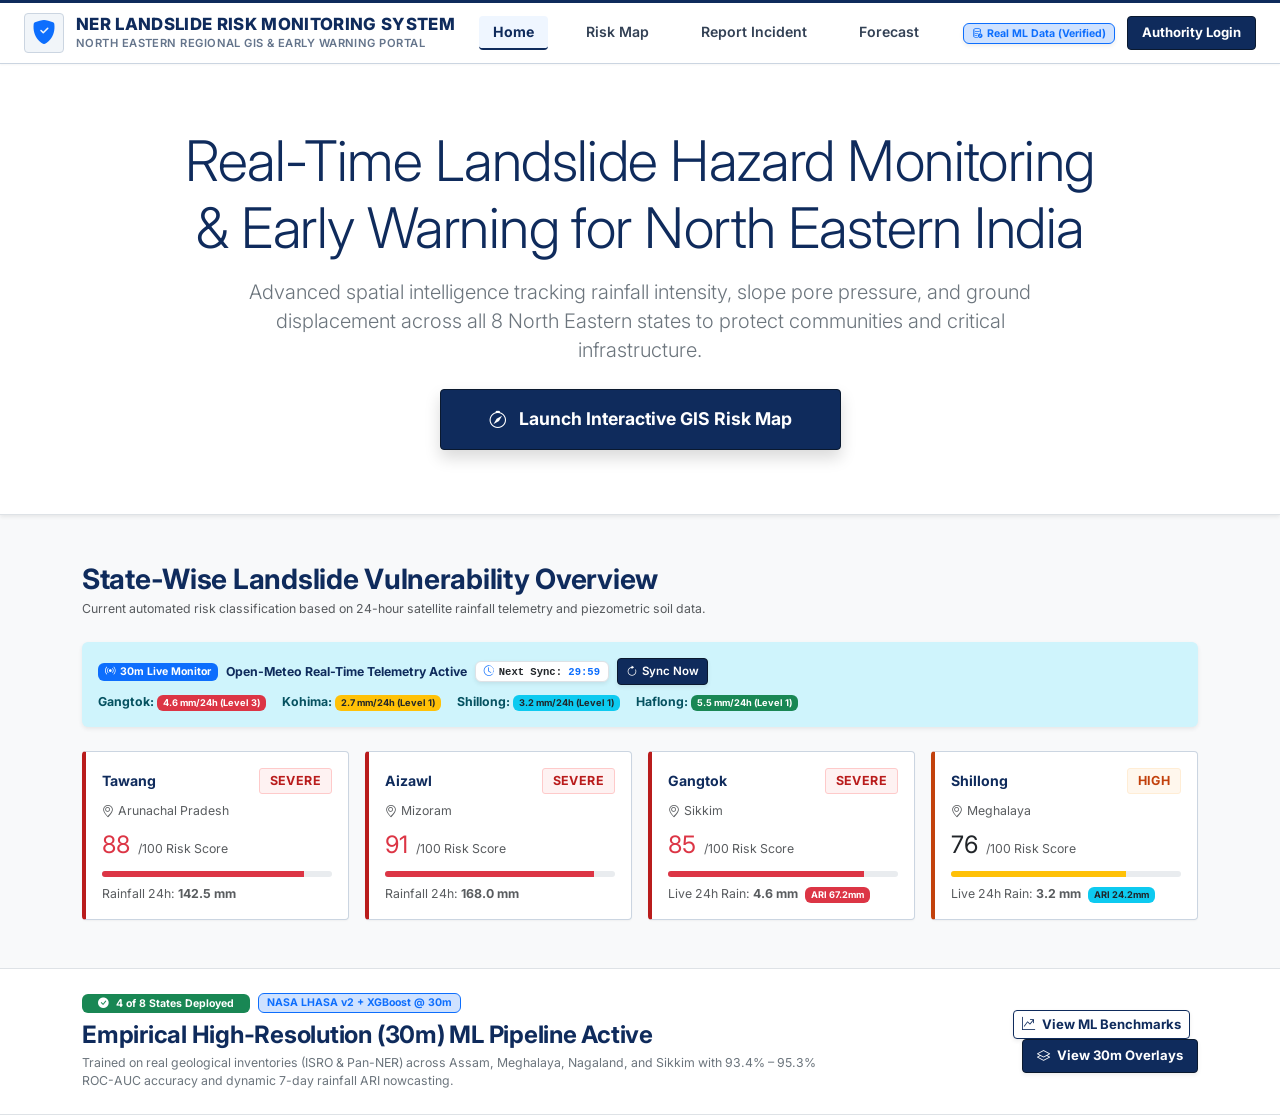
==== commit dcdd10d4: "Part 3: Real ML model integration, Python backend API server, and dummy value replacement" ====
--- a/sih2026final_v6/index.html
+++ b/sih2026final_v6/index.html
@@ -402,6 +402,7 @@
     <script src="js/model_data.js"></script>
     <script src="js/data.js"></script>
     <script src="js/weather_realtime.js?v=2"></script>
+    <script src="js/api_service.js"></script>
     <script src="js/main.js"></script>
   </body>
 </html>
